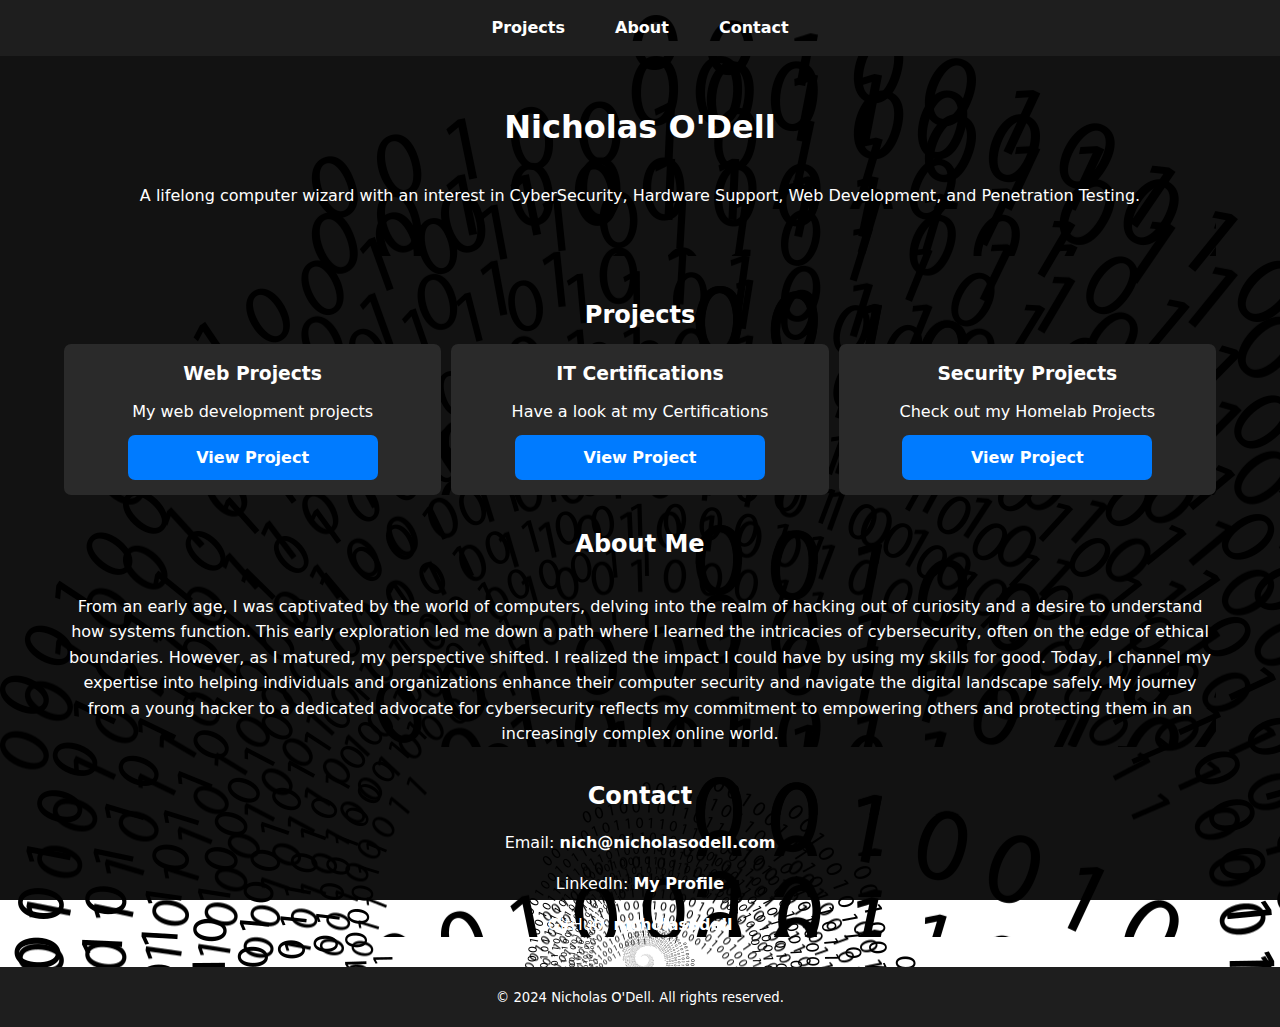
==== index.html @ 9a003633 "Update index.html" ====
<!DOCTYPE html>
<html lang="en">
<head>
    <meta charset="UTF-8">
    <meta name="viewport" content="width=device-width, initial-scale=1.0">
    <title>Nicholas O'Dell | Portfolio</title>
    <link rel="stylesheet" href="styles.css">
</head>
<body>
    <header>
        <nav>
            <a href="#projects">Projects</a>
            <a href="#about">About</a>
            <a href="#contact">Contact</a>
        </nav>
    </header>

    <main>
        <section id="hero">
            <h1>Nicholas O'Dell</h1>
            <p>A lifelong computer wizard with an interest in CyberSecurity, Hardware Support, Web Development, and Penetration Testing.</p>
        </section>

        <section id="projects">
            <h2 class="projects-title">Projects</h2>
            <div class="project-container">
                <div class="project">
                    <h3>Web Projects</h3>
                    <p>My web development projects</p>
                    <a href="#" class="btn">View Project</a>
                </div>
                <div class="project">
                    <h3>IT Certifications</h3>
                    <p>Have a look at my Certifications</p>
                    <a href="#" class="btn">View Project</a>
                </div>
                <div class="project">
                    <h3>Security Projects</h3>
                    <p>Check out my Homelab Projects</p>
                    <a href="#" class="btn">View Project</a>
                </div>
            </div>
        </section>

        <section id="about">
            <h2>About Me</h2>
            <p id="about">
From an early age, I was captivated by the world of computers, delving into the realm of hacking out of curiosity and a desire to understand how systems function. This early exploration led me down a path where I learned the intricacies of cybersecurity, often on the edge of ethical boundaries. However, as I matured, my perspective shifted. I realized the impact I could have by using my skills for good. 

Today, I channel my expertise into helping individuals and organizations enhance their computer security and navigate the digital landscape safely. My journey from a young hacker to a dedicated advocate for cybersecurity reflects my commitment to empowering others and protecting them in an increasingly complex online world.
            </p>
        </section>

        <section id="contact">
            <h2>Contact</h2>
            <p>Email: <a href="mailto:nich@nicholasodell.com">nich@nicholasodell.com</a></p>
            <p>LinkedIn: <a href="https://linkedin.com/in/nicholas-odell" target="_blank">My Profile</a></p>
            <p>GitHub: <a href="https://github.com/nicholasodell" target="_blank">nicholasodell</a></p>
        </section>
    </main>

    <footer>
        <p>&copy; 2024 Nicholas O'Dell. All rights reserved.</p>
    </footer>
</body>
</html>

    </footer>
</body>
</html>
---- styles.css ----
* {
  margin: 0;
  box-sizing: border-box;
  background-image: url("binary-swirl.png");
  background-repeat: no-repeat;
  background-size: auto;
}

body {
  font-family: system-ui, -apple-system, BlinkMacSystemFont, "Segoe UI", Roboto,
    Oxygen, Ubuntu, Cantarell, "Open Sans", "Helvetica Neue", sans-serif,
    sans-serif;
  background-color: #121212;
  color: #ffffff;
  line-height: 1.6;
  height: 100svh;
}

main {
  padding: 0% 5%;
  display: flex;
  flex-direction: column;
  width: 100%;
  gap: 30px;
}

header {
  background: #1e1e1e;
  padding: 15px 0;
  text-align: center;
}

h2 {
  text-align: center;
}

nav {
  width: 100%;
  display: flex;
  justify-content: center;
  flex-direction: row;
  gap: 50px;
}

a {
  color: #ffffff;
  text-decoration: none;
  font-weight: bold;
}

a:hover {
  color: #007bff;
}

#hero {
  display: flex;
  justify-content: center;
  align-items: center;
  gap: 30px;
  flex-direction: column;
  height: 200px;
  text-align: center;
}

.project-container {
  display: flex;
  justify-content: center;
  flex-wrap: wrap;
  gap: 10px;
  width: 100%;
}

.projects-title {
  padding: 10px;
}

.project {
  display: flex;
  background: #2a2a2a;
  border-radius: 7px;
  padding: 15px;
  width: 30%;
  min-width: 350px;
  align-items: center;
  flex-direction: column;
  flex: 1 1 0%;
  gap: 10px;
}

.btn {
  background: #007bff;
  color: white;
  padding: 10px;
  text-align: center;
  text-decoration: none;
  border-radius: 7px;
  width: 250px;
}

.btn:hover {
  background: #0056b3;
  color: white;
}

#about {
  display: flex;
  justify-content: center;
  gap: 30px;
  flex-direction: column;
  text-align: center;
}

#contact {
  display: flex;
  justify-content: center;
  flex-direction: column;
  text-align: center;
  gap: 15px;
  margin-bottom: 30px;
}

footer {
  display: flex;
  justify-content: center;
  align-items: center;
  gap: 30px;
  text-align: center;
  background: #1e1e1e;
  height: 60px;
  font-size: 0.825rem;
}
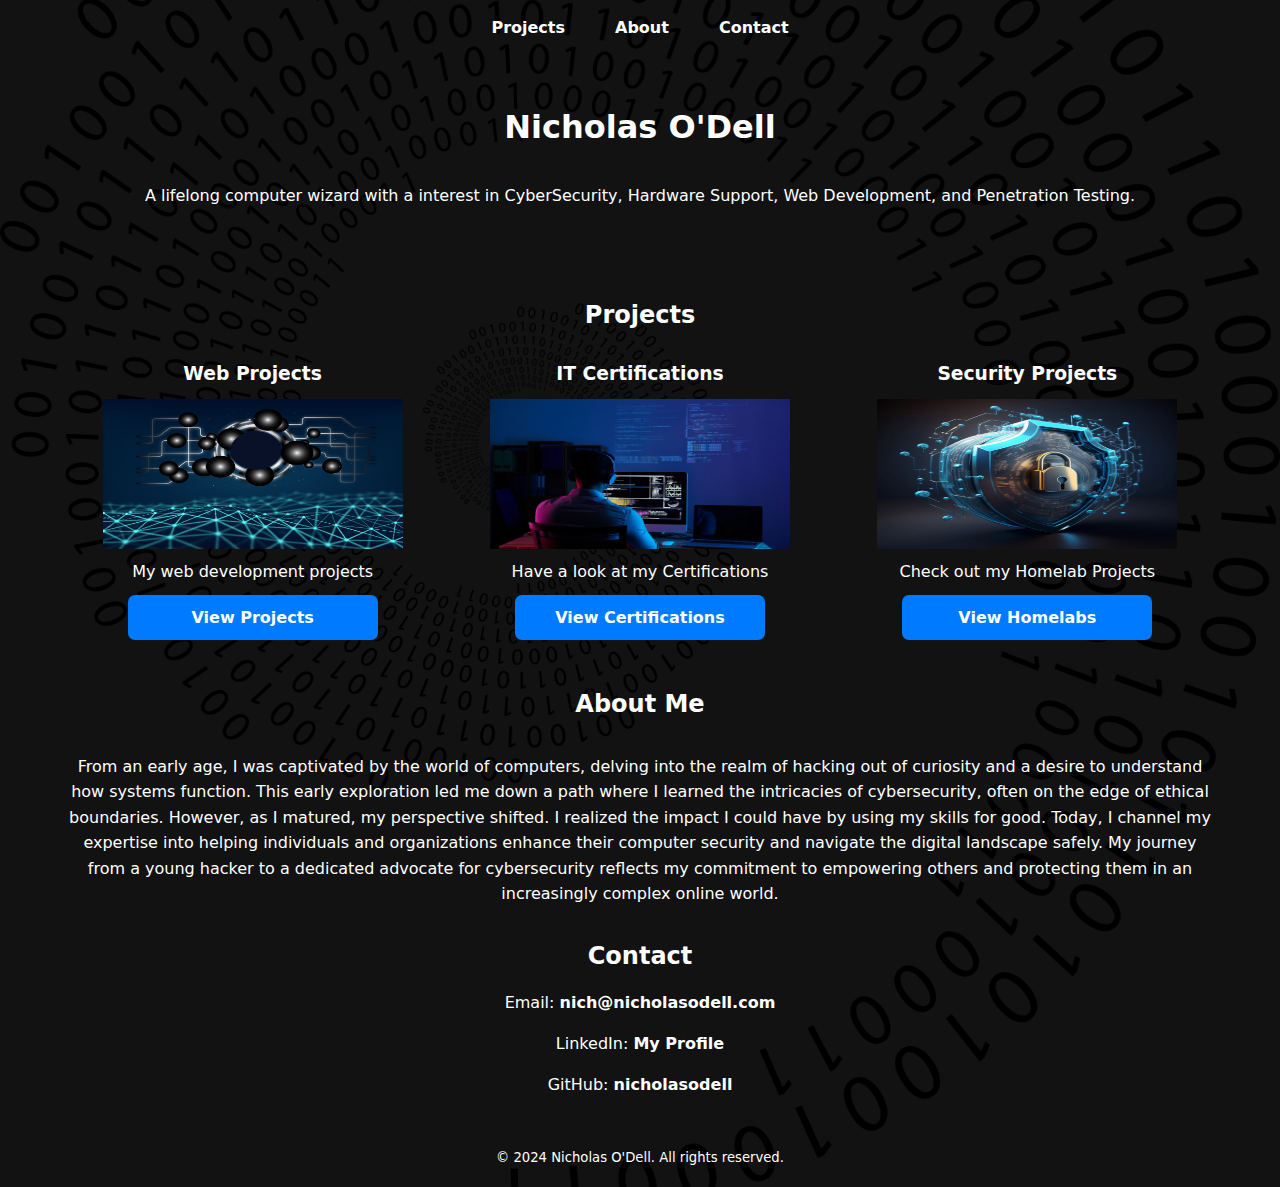
==== commit 17b48fd3: "fleshed out with imgs" ====
--- a/index.html
+++ b/index.html
@@ -18,7 +18,7 @@
     <main>
         <section id="hero">
             <h1>Nicholas O'Dell</h1>
-            <p>A lifelong computer wizard with an interest in CyberSecurity, Hardware Support, Web Development, and Penetration Testing.</p>
+            <p>A lifelong computer wizard with a interest in CyberSecurity, Hardware Support, Web Development, and Penetration Testing.</p>
         </section>
 
         <section id="projects">
@@ -26,18 +26,21 @@
             <div class="project-container">
                 <div class="project">
                     <h3>Web Projects</h3>
+                    <img src="webprojectsimg.png" alt="web projects img" height="150" width="300">
                     <p>My web development projects</p>
-                    <a href="#" class="btn">View Project</a>
+                    <a href="webprojects.html" class="btn">View Projects</a>
                 </div>
                 <div class="project">
                     <h3>IT Certifications</h3>
+                     <img src="itcertificationsimg.jpg" alt="it cert img" height="150" width="300">
                     <p>Have a look at my Certifications</p>
-                    <a href="#" class="btn">View Project</a>
+                    <a href="itcertifications.html" class="btn">View Certifications</a>
                 </div>
                 <div class="project">
                     <h3>Security Projects</h3>
+                    <img src="securityprojectsimg.jpg" alt="security img" height="150" width="300">
                     <p>Check out my Homelab Projects</p>
-                    <a href="#" class="btn">View Project</a>
+                    <a href="homelabprojects.html" class="btn">View Homelabs</a>
                 </div>
             </div>
         </section>
--- a/styles.css
+++ b/styles.css
@@ -1,19 +1,19 @@
 * {
   margin: 0;
   box-sizing: border-box;
-  background-image: url("binary-swirl.png");
-  background-repeat: no-repeat;
-  background-size: auto;
 }
 
 body {
   font-family: system-ui, -apple-system, BlinkMacSystemFont, "Segoe UI", Roboto,
     Oxygen, Ubuntu, Cantarell, "Open Sans", "Helvetica Neue", sans-serif,
     sans-serif;
-  background-color: #121212;
   color: #ffffff;
   line-height: 1.6;
   height: 100svh;
+  background: url("binary-swirl.png") no-repeat center fixed;
+  background-size: cover;
+  background-color: #121212;
+  background-origin: content-box;
 }
 
 main {
@@ -22,10 +22,10 @@
   flex-direction: column;
   width: 100%;
   gap: 30px;
+  
 }
 
 header {
-  background: #1e1e1e;
   padding: 15px 0;
   text-align: center;
 }
@@ -76,8 +76,6 @@
 
 .project {
   display: flex;
-  background: #2a2a2a;
-  border-radius: 7px;
   padding: 15px;
   width: 30%;
   min-width: 350px;
@@ -100,6 +98,42 @@
 .btn:hover {
   background: #0056b3;
   color: white;
+}
+
+.certification-image {
+  display: flex;
+  padding: 10px;
+  justify-content: left;
+}
+
+.post-list {
+  display: flex;
+  padding: 10px;
+  align-items: left;
+  justify-content: left;
+  flex-direction: column;
+}
+
+.post-item {
+  display: flex;
+  padding: 15px;
+  flex-direction: column;
+
+}
+
+.project-list {
+  display: flex;
+  padding: 10px;
+  align-items: left;
+  justify-content: left;
+  flex-direction: column;
+
+}
+
+.project-item {
+  display: flex;
+  padding: 15px;
+  
 }
 
 #about {
@@ -125,7 +159,6 @@
   align-items: center;
   gap: 30px;
   text-align: center;
-  background: #1e1e1e;
   height: 60px;
   font-size: 0.825rem;
 }
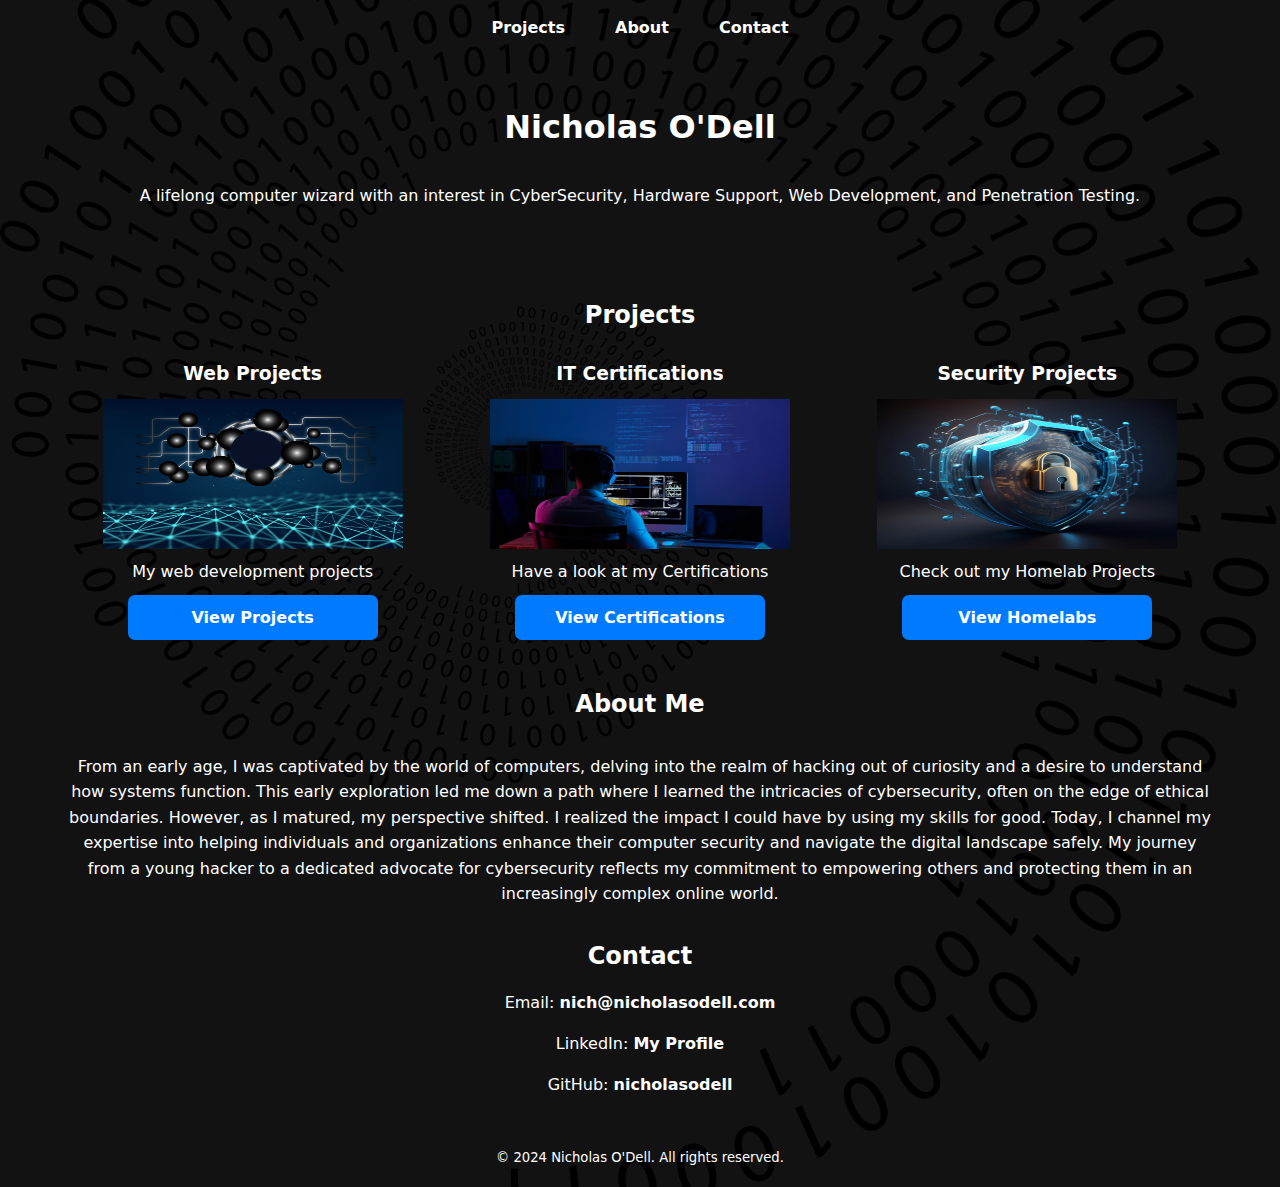
==== commit f3eeb24e: "Merge branch 'main' into dev" ====
--- a/index.html
+++ b/index.html
@@ -18,7 +18,7 @@
     <main>
         <section id="hero">
             <h1>Nicholas O'Dell</h1>
-            <p>A lifelong computer wizard with a interest in CyberSecurity, Hardware Support, Web Development, and Penetration Testing.</p>
+            <p>A lifelong computer wizard with an interest in CyberSecurity, Hardware Support, Web Development, and Penetration Testing.</p>
         </section>
 
         <section id="projects">
--- a/styles.css
+++ b/styles.css
@@ -22,7 +22,7 @@
   flex-direction: column;
   width: 100%;
   gap: 30px;
-  
+
 }
 
 header {
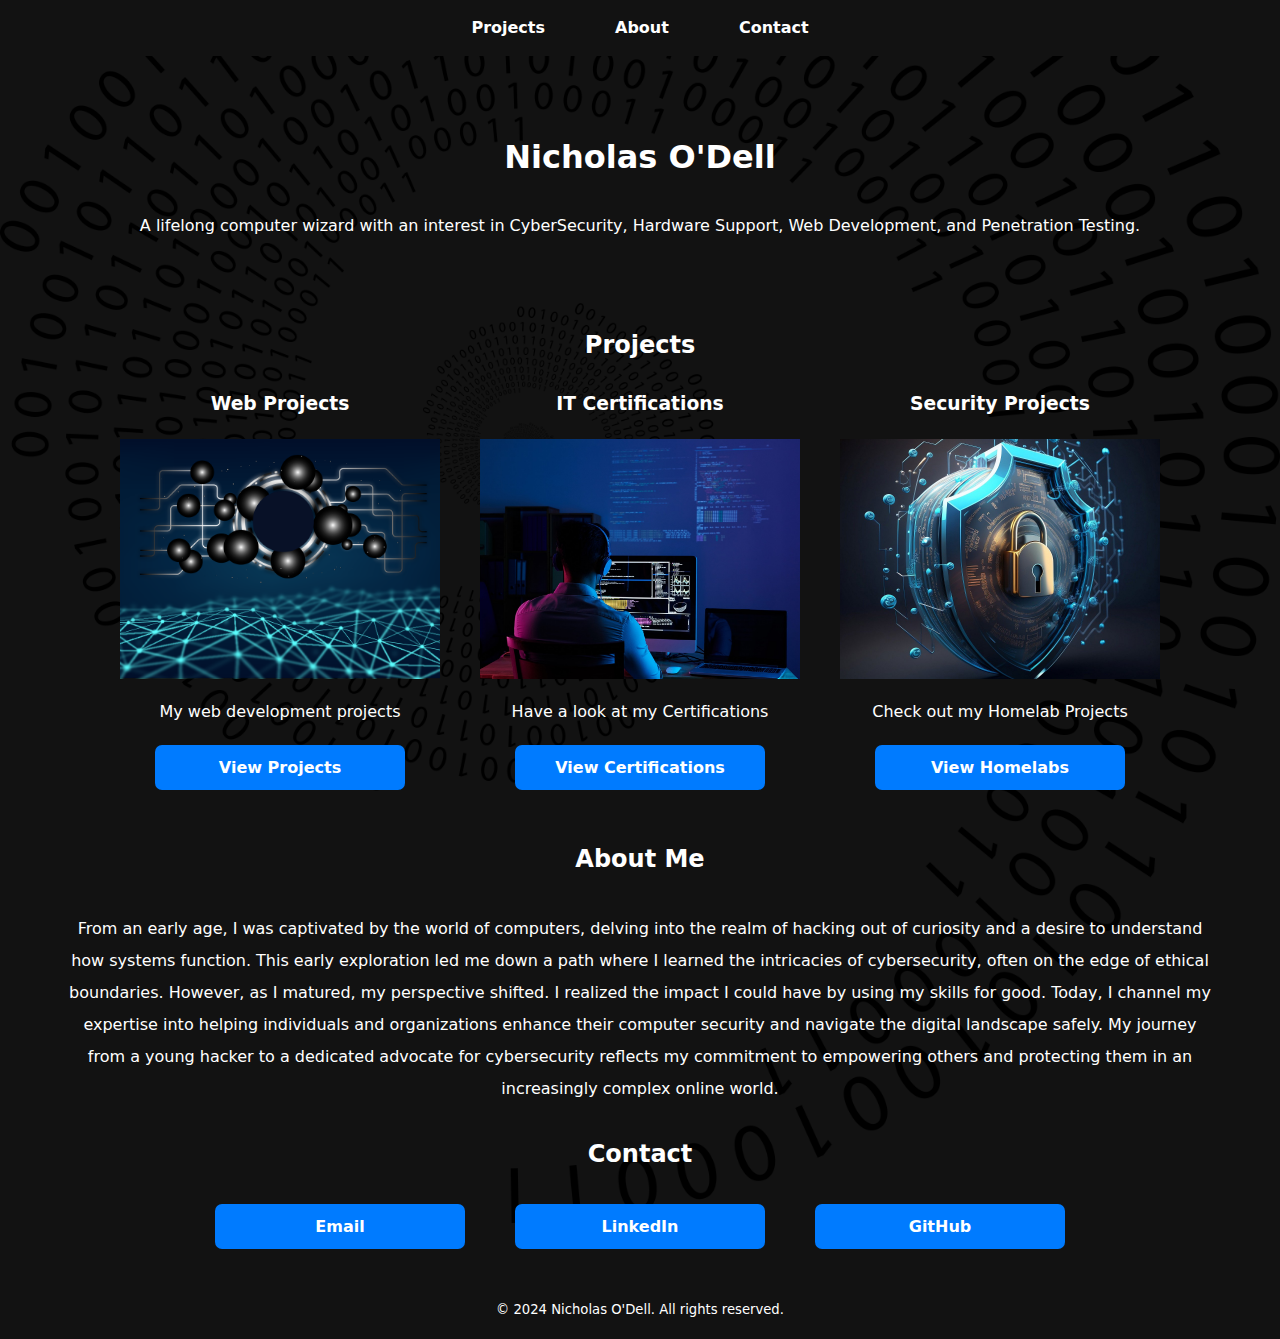
==== commit 1f710acf: "sticky header, padding adjustments, flex adjustments" ====
--- a/index.html
+++ b/index.html
@@ -26,19 +26,19 @@
             <div class="project-container">
                 <div class="project">
                     <h3>Web Projects</h3>
-                    <img src="webprojectsimg.png" alt="web projects img" height="150" width="300">
+                    <img src="webprojectsimg.png" alt="web projects img" class="project-image">
                     <p>My web development projects</p>
                     <a href="webprojects.html" class="btn">View Projects</a>
                 </div>
                 <div class="project">
                     <h3>IT Certifications</h3>
-                     <img src="itcertificationsimg.jpg" alt="it cert img" height="150" width="300">
+                     <img src="itcertificationsimg.jpg" alt="it cert img" class="project-image">
                     <p>Have a look at my Certifications</p>
                     <a href="itcertifications.html" class="btn">View Certifications</a>
                 </div>
                 <div class="project">
                     <h3>Security Projects</h3>
-                    <img src="securityprojectsimg.jpg" alt="security img" height="150" width="300">
+                    <img src="securityprojectsimg.jpg" alt="security img" class="project-image">
                     <p>Check out my Homelab Projects</p>
                     <a href="homelabprojects.html" class="btn">View Homelabs</a>
                 </div>
@@ -56,9 +56,11 @@
 
         <section id="contact">
             <h2>Contact</h2>
-            <p>Email: <a href="mailto:nich@nicholasodell.com">nich@nicholasodell.com</a></p>
-            <p>LinkedIn: <a href="https://linkedin.com/in/nicholas-odell" target="_blank">My Profile</a></p>
-            <p>GitHub: <a href="https://github.com/nicholasodell" target="_blank">nicholasodell</a></p>
+            <div class="contact-grid">
+                    <a class="btn" href="mailto:nich@nicholasodell.com">Email</a>
+                    <a class="btn" href="https://linkedin.com/in/nicholas-odell" target="_blank">LinkedIn</a>
+                    <a class="btn" href="https://github.com/nicholasodell" target="_blank">GitHub</a>
+            </div>
         </section>
     </main>
 
--- a/styles.css
+++ b/styles.css
@@ -22,12 +22,14 @@
   flex-direction: column;
   width: 100%;
   gap: 30px;
-
 }
 
 header {
-  padding: 15px 0;
+  padding: 15px 0px 15px 0px;
   text-align: center;
+  position: sticky;
+  top: 0;
+  background-color: #121212;
 }
 
 h2 {
@@ -39,50 +41,18 @@
   display: flex;
   justify-content: center;
   flex-direction: row;
-  gap: 50px;
+  gap: 30px;
 }
 
 a {
   color: #ffffff;
   text-decoration: none;
   font-weight: bold;
+  padding: 0px 20px;
 }
 
 a:hover {
   color: #007bff;
-}
-
-#hero {
-  display: flex;
-  justify-content: center;
-  align-items: center;
-  gap: 30px;
-  flex-direction: column;
-  height: 200px;
-  text-align: center;
-}
-
-.project-container {
-  display: flex;
-  justify-content: center;
-  flex-wrap: wrap;
-  gap: 10px;
-  width: 100%;
-}
-
-.projects-title {
-  padding: 10px;
-}
-
-.project {
-  display: flex;
-  padding: 15px;
-  width: 30%;
-  min-width: 350px;
-  align-items: center;
-  flex-direction: column;
-  flex: 1 1 0%;
-  gap: 10px;
 }
 
 .btn {
@@ -98,6 +68,47 @@
 .btn:hover {
   background: #0056b3;
   color: white;
+}
+
+#hero {
+  display: flex;
+  justify-content: center;
+  align-items: center;
+  gap: 30px;
+  flex-direction: column;
+  height: 200px;
+  text-align: center;
+  margin-top: 30px;
+}
+
+.project {
+  display: flex;
+  padding: 15px;
+  width: 30%;
+  min-width: 350px;
+  align-items: center;
+  flex-direction: column;
+  /* flex: 1 0%; */
+  gap: 20px;
+}
+
+.projects-title {
+  padding: 10px;
+}
+
+.project-container {
+  display: flex;
+  justify-content: center;
+  flex-wrap: wrap;
+  gap: 10px;
+  width: 100%;
+}
+
+.project-image {
+  aspect-ratio: 4/3;
+  object-fit: cover;
+  width: 100%;
+  height: auto;
 }
 
 .certification-image {
@@ -118,7 +129,6 @@
   display: flex;
   padding: 15px;
   flex-direction: column;
-
 }
 
 .project-list {
@@ -127,13 +137,11 @@
   align-items: left;
   justify-content: left;
   flex-direction: column;
-
 }
 
 .project-item {
   display: flex;
   padding: 15px;
-  
 }
 
 #about {
@@ -142,15 +150,27 @@
   gap: 30px;
   flex-direction: column;
   text-align: center;
+  line-height: 2;
 }
 
 #contact {
   display: flex;
   justify-content: center;
   flex-direction: column;
-  text-align: center;
-  gap: 15px;
   margin-bottom: 30px;
+  gap: 30px;
+}
+
+.contact-grid {
+  display: flex;
+  gap: 50px;
+  flex-direction: row;
+  align-content: center;
+  justify-content: center;
+}
+
+.contact-grid > a {
+  padding: 10px;
 }
 
 footer {
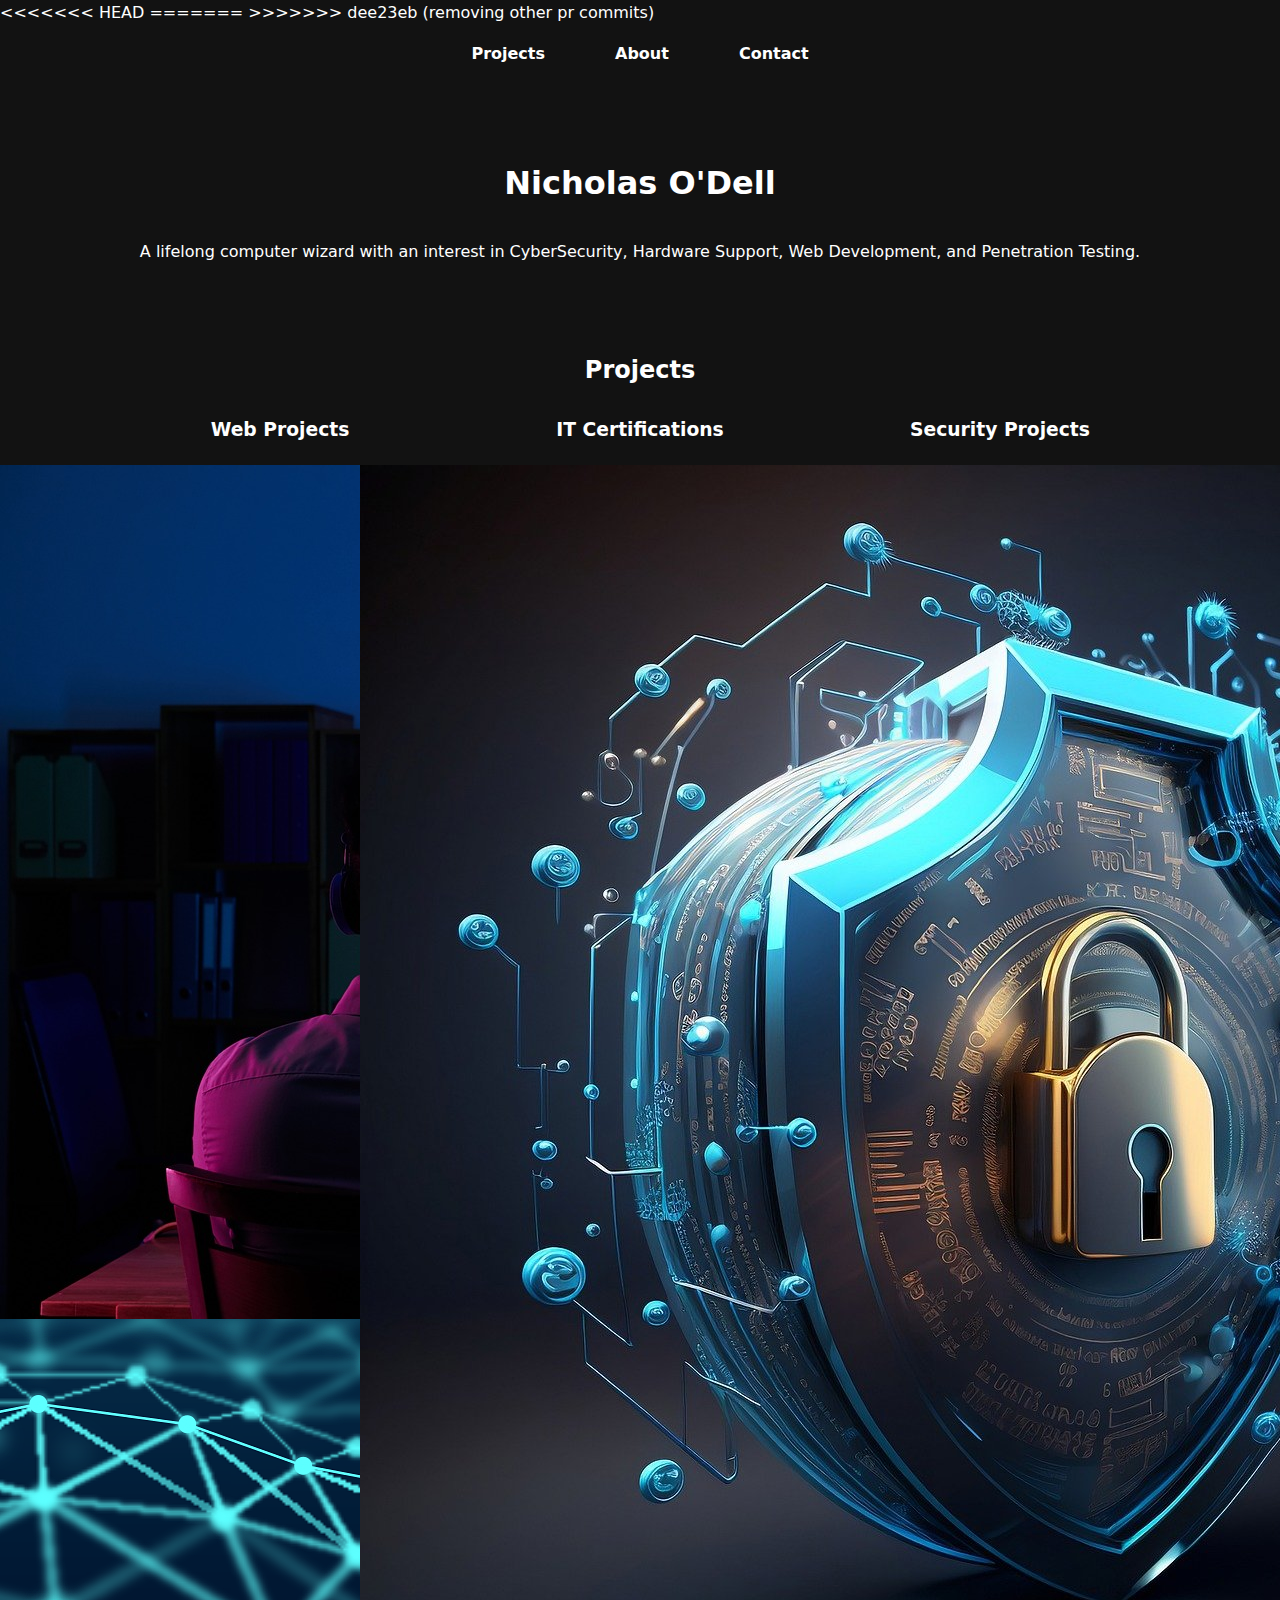
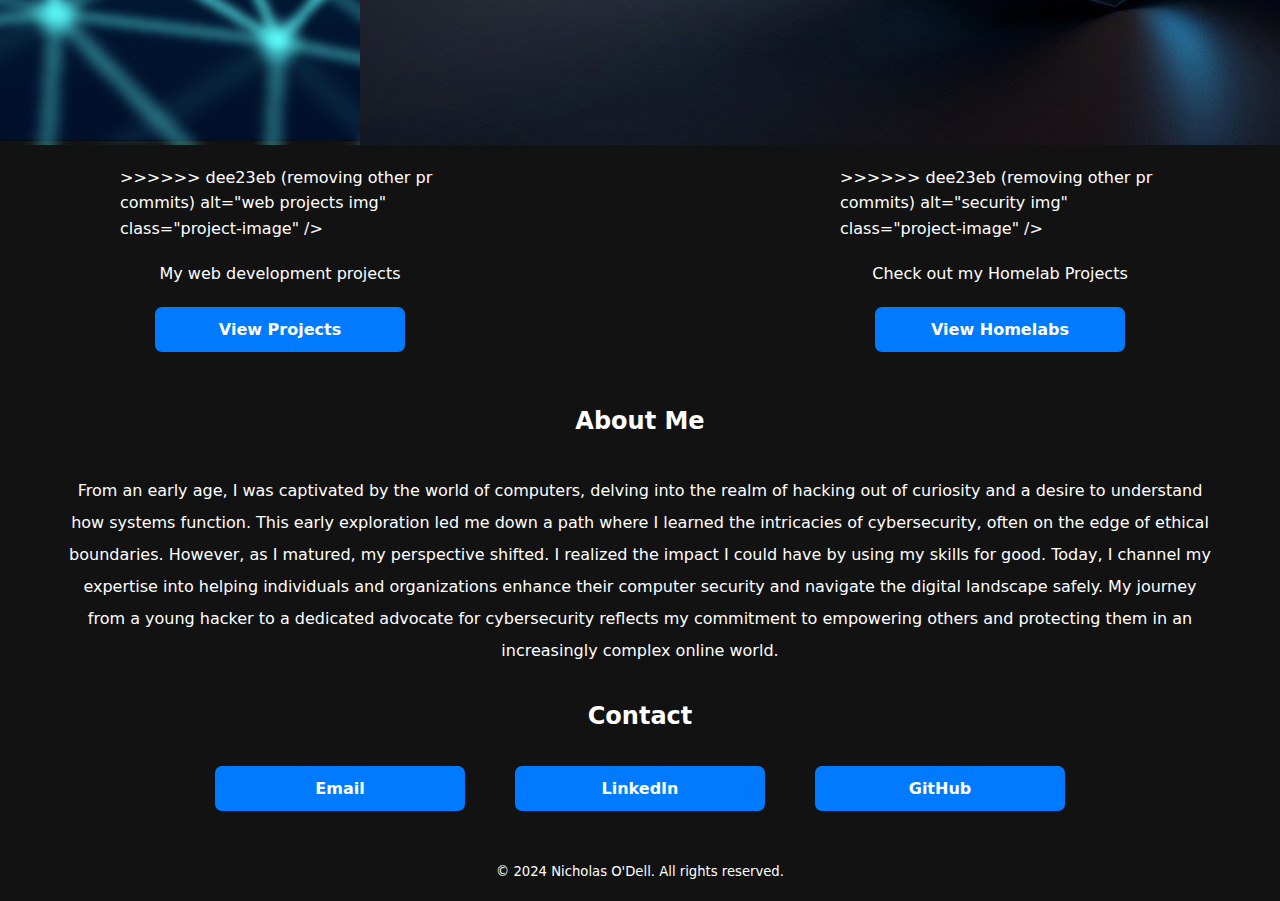
==== commit 79a95646: "removing other pr commits" ====
--- a/index.html
+++ b/index.html
@@ -1,75 +1,117 @@
 <!DOCTYPE html>
 <html lang="en">
-<head>
-    <meta charset="UTF-8">
-    <meta name="viewport" content="width=device-width, initial-scale=1.0">
+  <head>
+    <meta charset="UTF-8" />
+    <meta name="viewport" content="width=device-width, initial-scale=1.0" />
     <title>Nicholas O'Dell | Portfolio</title>
-    <link rel="stylesheet" href="styles.css">
-</head>
-<body>
+<<<<<<< HEAD
+    <link rel="stylesheet" href="styles.css" />
+=======
+    <link rel="stylesheet" href="./styles/styles.css" />
+>>>>>>> dee23eb (removing other pr commits)
+  </head>
+  <body>
     <header>
-        <nav>
-            <a href="#projects">Projects</a>
-            <a href="#about">About</a>
-            <a href="#contact">Contact</a>
-        </nav>
+      <nav>
+        <a href="#projects">Projects</a>
+        <a href="#about">About</a>
+        <a href="#contact">Contact</a>
+      </nav>
     </header>
 
     <main>
-        <section id="hero">
-            <h1>Nicholas O'Dell</h1>
-            <p>A lifelong computer wizard with an interest in CyberSecurity, Hardware Support, Web Development, and Penetration Testing.</p>
-        </section>
+      <section id="hero">
+        <h1>Nicholas O'Dell</h1>
+        <p>
+          A lifelong computer wizard with an interest in CyberSecurity, Hardware
+          Support, Web Development, and Penetration Testing.
+        </p>
+      </section>
 
-        <section id="projects">
-            <h2 class="projects-title">Projects</h2>
-            <div class="project-container">
-                <div class="project">
-                    <h3>Web Projects</h3>
-                    <img src="webprojectsimg.png" alt="web projects img" class="project-image">
-                    <p>My web development projects</p>
-                    <a href="webprojects.html" class="btn">View Projects</a>
-                </div>
-                <div class="project">
-                    <h3>IT Certifications</h3>
-                     <img src="itcertificationsimg.jpg" alt="it cert img" class="project-image">
-                    <p>Have a look at my Certifications</p>
-                    <a href="itcertifications.html" class="btn">View Certifications</a>
-                </div>
-                <div class="project">
-                    <h3>Security Projects</h3>
-                    <img src="securityprojectsimg.jpg" alt="security img" class="project-image">
-                    <p>Check out my Homelab Projects</p>
-                    <a href="homelabprojects.html" class="btn">View Homelabs</a>
-                </div>
-            </div>
-        </section>
+      <section id="projects">
+        <h2 class="projects-title">Projects</h2>
+        <div class="project-container">
+          <div class="project">
+            <h3>Web Projects</h3>
+            <img
+<<<<<<< HEAD
+              src="webprojectsimg.png"
+=======
+              src="./images/webprojectsimg.png"
+>>>>>>> dee23eb (removing other pr commits)
+              alt="web projects img"
+              class="project-image"
+            />
+            <p>My web development projects</p>
+            <a href="webprojects.html" class="btn">View Projects</a>
+          </div>
+          <div class="project">
+            <h3>IT Certifications</h3>
+            <img
+<<<<<<< HEAD
+              src="itcertificationsimg.jpg"
+=======
+              src="./images/itcertificationsimg.jpg"
+>>>>>>> dee23eb (removing other pr commits)
+              alt="it cert img"
+              class="project-image"
+            />
+            <p>Have a look at my Certifications</p>
+            <a href="itcertifications.html" class="btn">View Certifications</a>
+          </div>
+          <div class="project">
+            <h3>Security Projects</h3>
+            <img
+<<<<<<< HEAD
+              src="securityprojectsimg.jpg"
+=======
+              src="./images/securityprojectsimg.jpg"
+>>>>>>> dee23eb (removing other pr commits)
+              alt="security img"
+              class="project-image"
+            />
+            <p>Check out my Homelab Projects</p>
+            <a href="homelabprojects.html" class="btn">View Homelabs</a>
+          </div>
+        </div>
+      </section>
 
-        <section id="about">
-            <h2>About Me</h2>
-            <p id="about">
-From an early age, I was captivated by the world of computers, delving into the realm of hacking out of curiosity and a desire to understand how systems function. This early exploration led me down a path where I learned the intricacies of cybersecurity, often on the edge of ethical boundaries. However, as I matured, my perspective shifted. I realized the impact I could have by using my skills for good. 
+      <section id="about">
+        <h2>About Me</h2>
+        <p id="about">
+          From an early age, I was captivated by the world of computers, delving
+          into the realm of hacking out of curiosity and a desire to understand
+          how systems function. This early exploration led me down a path where
+          I learned the intricacies of cybersecurity, often on the edge of
+          ethical boundaries. However, as I matured, my perspective shifted. I
+          realized the impact I could have by using my skills for good. Today, I
+          channel my expertise into helping individuals and organizations
+          enhance their computer security and navigate the digital landscape
+          safely. My journey from a young hacker to a dedicated advocate for
+          cybersecurity reflects my commitment to empowering others and
+          protecting them in an increasingly complex online world.
+        </p>
+      </section>
 
-Today, I channel my expertise into helping individuals and organizations enhance their computer security and navigate the digital landscape safely. My journey from a young hacker to a dedicated advocate for cybersecurity reflects my commitment to empowering others and protecting them in an increasingly complex online world.
-            </p>
-        </section>
-
-        <section id="contact">
-            <h2>Contact</h2>
-            <div class="contact-grid">
-                    <a class="btn" href="mailto:nich@nicholasodell.com">Email</a>
-                    <a class="btn" href="https://linkedin.com/in/nicholas-odell" target="_blank">LinkedIn</a>
-                    <a class="btn" href="https://github.com/nicholasodell" target="_blank">GitHub</a>
-            </div>
-        </section>
+      <section id="contact">
+        <h2>Contact</h2>
+        <div class="contact-grid">
+          <a class="btn" href="mailto:nich@nicholasodell.com">Email</a>
+          <a
+            class="btn"
+            href="https://linkedin.com/in/nicholas-odell"
+            target="_blank"
+            >LinkedIn</a
+          >
+          <a class="btn" href="https://github.com/nicholasodell" target="_blank"
+            >GitHub</a
+          >
+        </div>
+      </section>
     </main>
 
     <footer>
-        <p>&copy; 2024 Nicholas O'Dell. All rights reserved.</p>
+      <p>&copy; 2024 Nicholas O'Dell. All rights reserved.</p>
     </footer>
-</body>
+  </body>
 </html>
-
-    </footer>
-</body>
-</html>
--- a/styles.css
+++ b/styles.css
@@ -9,7 +9,6 @@
     sans-serif;
   color: #ffffff;
   line-height: 1.6;
-  height: 100svh;
   background: url("binary-swirl.png") no-repeat center fixed;
   background-size: cover;
   background-color: #121212;
@@ -25,7 +24,7 @@
 }
 
 header {
-  padding: 15px 0px 15px 0px;
+  padding: 15px 0px;
   text-align: center;
   position: sticky;
   top: 0;
@@ -88,7 +87,6 @@
   min-width: 350px;
   align-items: center;
   flex-direction: column;
-  /* flex: 1 0%; */
   gap: 20px;
 }
 
@@ -165,7 +163,7 @@
   display: flex;
   gap: 50px;
   flex-direction: row;
-  align-content: center;
+  align-items: center;
   justify-content: center;
 }
 
@@ -182,3 +180,10 @@
   height: 60px;
   font-size: 0.825rem;
 }
+
+@media screen and (orientation: portrait) and (max-width: 768px) {
+  .contact-grid {
+    flex-direction: column;
+    gap: 30px;
+  }
+}
--- a/styles/styles.css
+++ b/styles/styles.css
@@ -0,0 +1,291 @@
+* {
+  margin: 0;
+  box-sizing: border-box;
+}
+
+body {
+  font-family: system-ui, -apple-system, BlinkMacSystemFont, "Segoe UI", Roboto,
+    Oxygen, Ubuntu, Cantarell, "Open Sans", "Helvetica Neue", sans-serif,
+    sans-serif;
+  color: #ffffff;
+  line-height: 1.6;
+  background: url("binary-swirl.png") no-repeat center fixed;
+  background-size: cover;
+  background-color: #121212;
+  background-origin: content-box;
+}
+
+main {
+  padding: 0% 5%;
+  display: flex;
+  flex-direction: column;
+  width: 100%;
+  gap: 30px;
+}
+
+header {
+  padding: 15px 0px;
+  text-align: center;
+  position: sticky;
+  top: 0;
+  background-color: #121212;
+}
+
+h2 {
+  text-align: center;
+}
+
+nav {
+  width: 100%;
+  display: flex;
+  justify-content: center;
+  flex-direction: row;
+  gap: 30px;
+}
+
+a {
+  color: #ffffff;
+  text-decoration: none;
+  font-weight: bold;
+  padding: 0px 20px;
+}
+
+a:hover {
+  color: #007bff;
+}
+
+.btn {
+  background: #007bff;
+  color: white;
+  padding: 10px;
+  text-align: center;
+  text-decoration: none;
+  border-radius: 7px;
+  width: 250px;
+}
+
+.btn:hover {
+  background: #0056b3;
+  color: white;
+}
+
+#hero {
+  display: flex;
+  justify-content: center;
+  align-items: center;
+  gap: 30px;
+  flex-direction: column;
+  height: 200px;
+  text-align: center;
+  margin-top: 30px;
+}
+
+.project {
+  display: flex;
+  padding: 15px;
+  width: 30%;
+  min-width: 350px;
+  align-items: center;
+  flex-direction: column;
+  gap: 20px;
+}
+
+.projects-title {
+  padding: 10px;
+}
+
+.project-container {
+  display: flex;
+  justify-content: center;
+  flex-wrap: wrap;
+  gap: 10px;
+  width: 100%;
+}
+
+.project-image {
+  aspect-ratio: 4/3;
+  object-fit: cover;
+  width: 100%;
+  height: auto;
+}
+
+.certification-image {
+  display: flex;
+  padding: 10px;
+  justify-content: left;
+}
+
+.post-list {
+  display: flex;
+  padding: 10px;
+  align-items: left;
+  justify-content: left;
+  flex-direction: column;
+}
+
+.post-item {
+  display: flex;
+  padding: 15px;
+  flex-direction: column;
+}
+
+.project-list {
+  display: flex;
+  padding: 10px;
+  align-items: left;
+  justify-content: left;
+  flex-direction: column;
+}
+
+.project-item {
+  display: flex;
+  padding: 15px;
+<<<<<<< HEAD:styles.css
+}
+
+.project-image {
+  height: 70%;
+  width: 90%;
+  aspect-ratio: 16/9;
+
+=======
+>>>>>>> dee23eb (removing other pr commits):styles/styles.css
+}
+
+#about {
+  display: flex;
+  justify-content: center;
+  gap: 30px;
+  flex-direction: column;
+  text-align: center;
+  line-height: 2;
+}
+
+#contact {
+  display: flex;
+  justify-content: center;
+  flex-direction: column;
+  margin-bottom: 30px;
+  gap: 30px;
+}
+
+.contact-grid {
+  display: flex;
+  gap: 50px;
+  flex-direction: row;
+  align-items: center;
+  justify-content: center;
+}
+
+.contact-grid > a {
+  padding: 10px;
+}
+
+footer {
+  display: flex;
+  justify-content: center;
+  align-items: center;
+  gap: 30px;
+  text-align: center;
+  height: 60px;
+  font-size: 0.825rem;
+}
+
+<<<<<<< HEAD:styles.css
+=======
+/* IT Certs */
+
+.container {
+  display: flex;
+  flex-direction: column;
+  align-items: center;
+  gap: 20px;
+}
+
+.page-title {
+  padding: 20px 0;
+}
+
+.certificates-container {
+  display: flex;
+  width: 100%;
+  gap: 18px;
+  flex-direction: column;
+}
+
+.certificates-container .certification-item {
+  padding: 16px;
+  border-radius: 15px;
+  background-color: #2d3436;
+  display: flex;
+  flex-direction: column;
+  align-items: center;
+}
+
+.certification-item {
+  display: flex;
+  gap: 16px;
+}
+
+.certification-item img {
+  aspect-ratio: 4/3;
+  max-width: 170px;
+  object-fit: cover;
+}
+
+/* .certification-details > .description {
+  margin-bottom: 10px;
+} */
+
+.verify-link {
+  margin-top: 20px !important;
+  display: block;
+  margin: 0 auto;
+}
+
+/* Media Queries */
+
+>>>>>>> dee23eb (removing other pr commits):styles/styles.css
+@media screen and (orientation: portrait) and (max-width: 768px) {
+  .contact-grid {
+    flex-direction: column;
+    gap: 30px;
+  }
+}
+<<<<<<< HEAD:styles.css
+=======
+
+@media screen and (min-width: 768px) {
+  .certificates-container {
+    display: flex;
+    width: 100%;
+    gap: 18px;
+    flex-direction: row;
+    flex-wrap: wrap;
+  }
+
+  .certificates-container .certification-item:nth-child(3n + 1) {
+    flex: 0 0 calc(100% - 18px);
+  }
+
+  .certificates-container .certification-item {
+    flex: 0 0 calc(50% - 18px);
+    padding: 16px;
+    border-radius: 15px;
+    background-color: #2d3436;
+    flex-direction: row;
+    display: flex;
+    gap: 15px;
+  }
+
+  .certification-item img {
+    aspect-ratio: 4/3;
+    max-width: 170px;
+    object-fit: contain;
+  }
+
+  .verify-link {
+    margin: 0;
+  }
+}
+>>>>>>> dee23eb (removing other pr commits):styles/styles.css
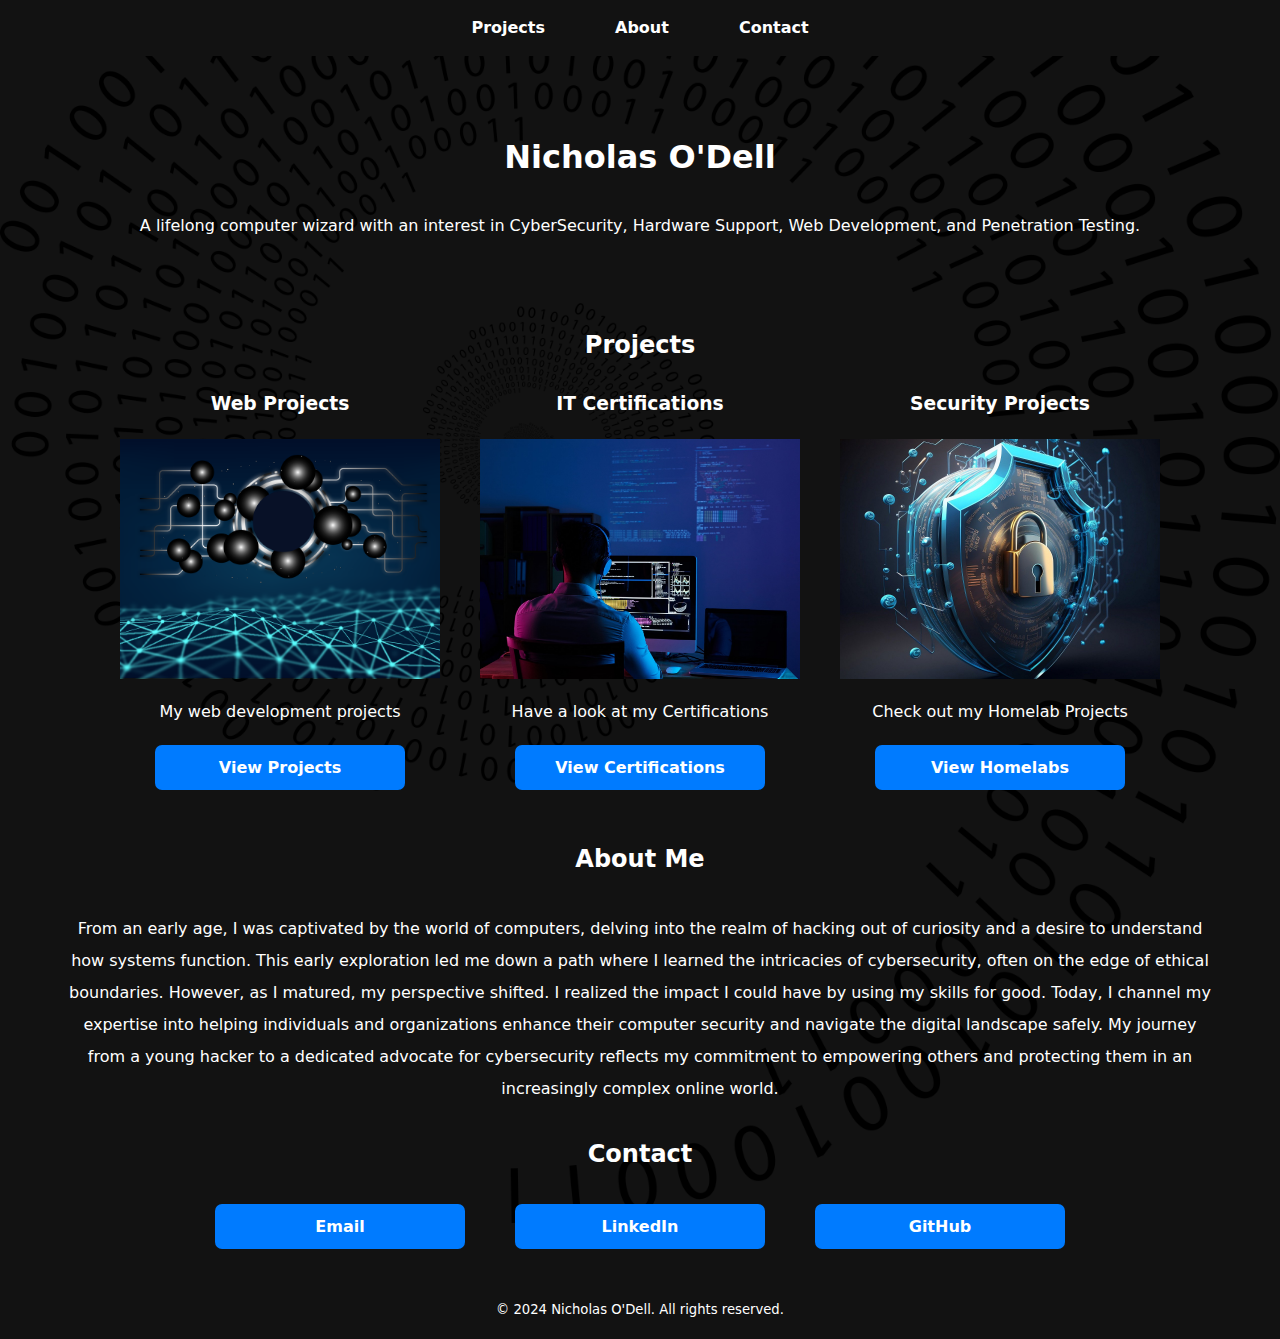
==== commit cee5a782: "Merge pull request #5 from nicholasodell/improvement/hmcgrew/padding-and-flex-stuff" ====
--- a/index.html
+++ b/index.html
@@ -4,11 +4,7 @@
     <meta charset="UTF-8" />
     <meta name="viewport" content="width=device-width, initial-scale=1.0" />
     <title>Nicholas O'Dell | Portfolio</title>
-<<<<<<< HEAD
     <link rel="stylesheet" href="styles.css" />
-=======
-    <link rel="stylesheet" href="./styles/styles.css" />
->>>>>>> dee23eb (removing other pr commits)
   </head>
   <body>
     <header>
@@ -34,11 +30,7 @@
           <div class="project">
             <h3>Web Projects</h3>
             <img
-<<<<<<< HEAD
               src="webprojectsimg.png"
-=======
-              src="./images/webprojectsimg.png"
->>>>>>> dee23eb (removing other pr commits)
               alt="web projects img"
               class="project-image"
             />
@@ -48,11 +40,7 @@
           <div class="project">
             <h3>IT Certifications</h3>
             <img
-<<<<<<< HEAD
               src="itcertificationsimg.jpg"
-=======
-              src="./images/itcertificationsimg.jpg"
->>>>>>> dee23eb (removing other pr commits)
               alt="it cert img"
               class="project-image"
             />
@@ -62,11 +50,7 @@
           <div class="project">
             <h3>Security Projects</h3>
             <img
-<<<<<<< HEAD
               src="securityprojectsimg.jpg"
-=======
-              src="./images/securityprojectsimg.jpg"
->>>>>>> dee23eb (removing other pr commits)
               alt="security img"
               class="project-image"
             />
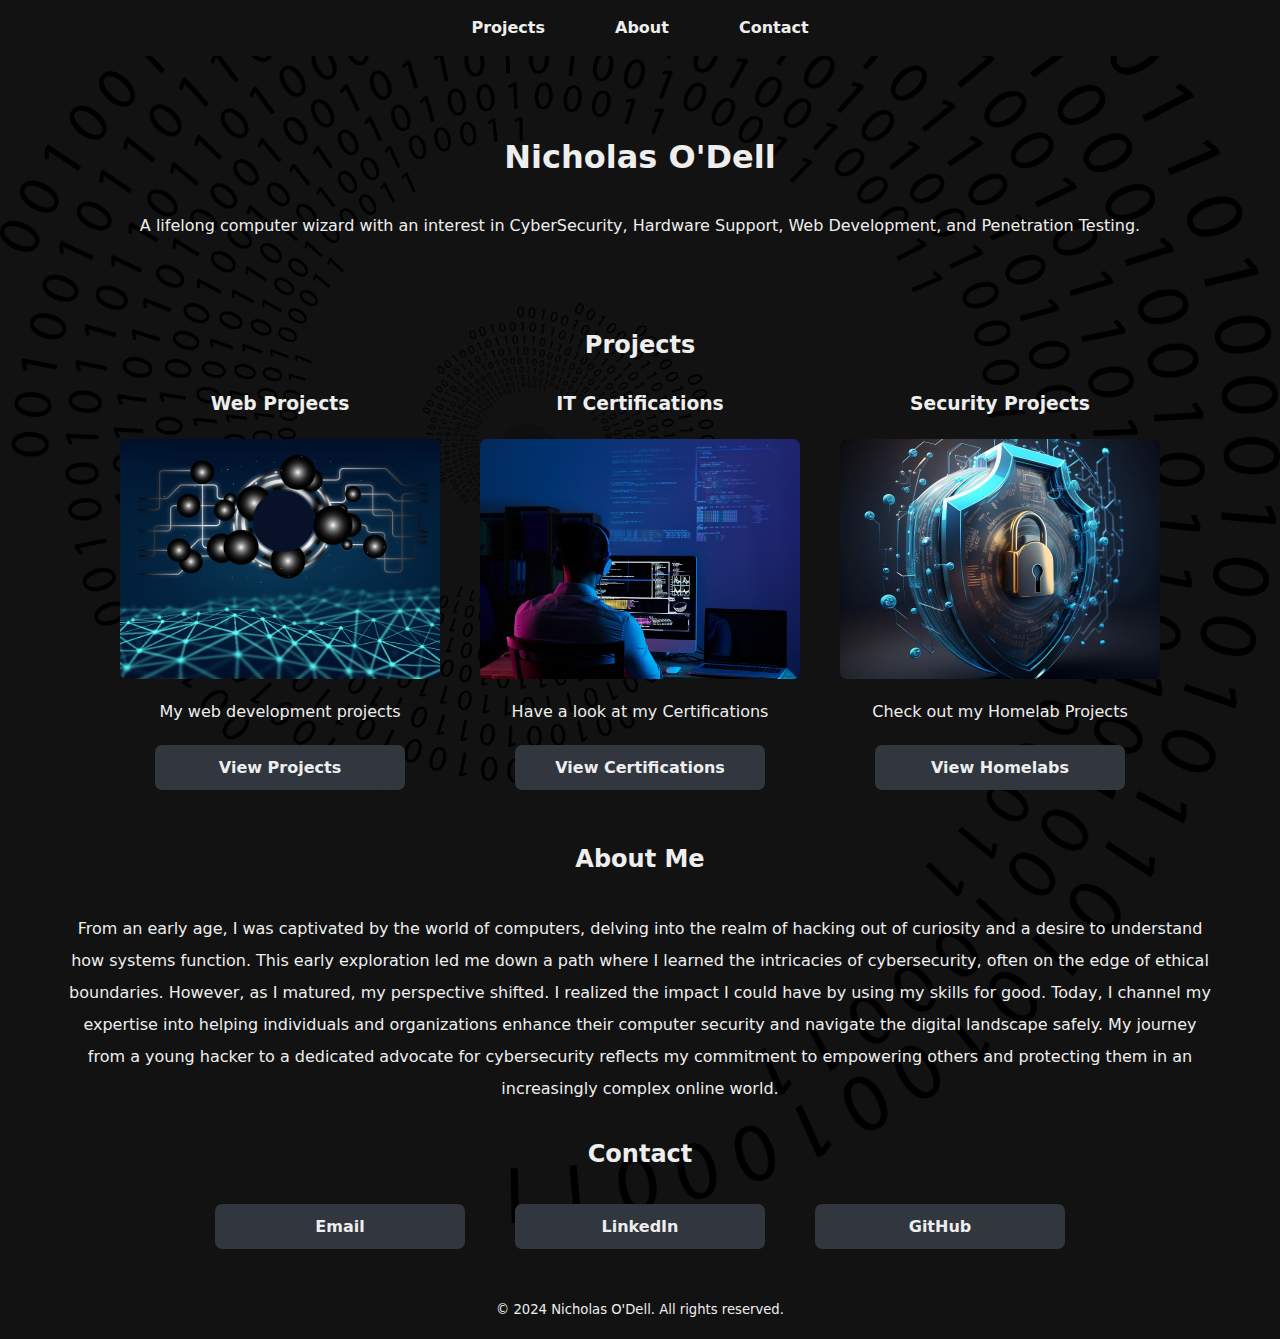
==== commit b81cc7de: "fixed conflicts, talked with nick about stuff" ====
--- a/index.html
+++ b/index.html
@@ -4,7 +4,7 @@
     <meta charset="UTF-8" />
     <meta name="viewport" content="width=device-width, initial-scale=1.0" />
     <title>Nicholas O'Dell | Portfolio</title>
-    <link rel="stylesheet" href="styles.css" />
+    <link rel="stylesheet" href="./styles/styles.css" />
   </head>
   <body>
     <header>
@@ -30,7 +30,7 @@
           <div class="project">
             <h3>Web Projects</h3>
             <img
-              src="webprojectsimg.png"
+              src="./images/webprojectsimg.png"
               alt="web projects img"
               class="project-image"
             />
@@ -40,7 +40,7 @@
           <div class="project">
             <h3>IT Certifications</h3>
             <img
-              src="itcertificationsimg.jpg"
+              src="./images/itcertificationsimg.jpg"
               alt="it cert img"
               class="project-image"
             />
@@ -50,7 +50,7 @@
           <div class="project">
             <h3>Security Projects</h3>
             <img
-              src="securityprojectsimg.jpg"
+              src="./images/securityprojectsimg.jpg"
               alt="security img"
               class="project-image"
             />
--- a/styles/styles.css
+++ b/styles/styles.css
@@ -0,0 +1,280 @@
+* {
+  margin: 0;
+  box-sizing: border-box;
+}
+
+body {
+  font-family: system-ui, -apple-system, BlinkMacSystemFont, "Segoe UI", Roboto,
+    Oxygen, Ubuntu, Cantarell, "Open Sans", "Helvetica Neue", sans-serif,
+    sans-serif;
+  color: #eeeeee;
+  line-height: 1.6;
+  background: url("../images/binary-swirl.png") no-repeat center fixed;
+  background-size: cover;
+  background-color: #121212;
+  background-origin: content-box;
+}
+
+main {
+  padding: 0% 5%;
+  display: flex;
+  flex-direction: column;
+  width: 100%;
+  gap: 30px;
+}
+
+header {
+  padding: 15px 0px;
+  text-align: center;
+  position: sticky;
+  top: 0;
+  background-color: #121212;
+}
+
+h2 {
+  text-align: center;
+}
+
+nav {
+  width: 100%;
+  display: flex;
+  justify-content: center;
+  flex-direction: row;
+  gap: 30px;
+}
+
+a {
+  color: #eeeeee;
+  text-decoration: none;
+  font-weight: bold;
+  padding: 0px 20px;
+}
+
+a:hover {
+  color: #007bff;
+}
+
+.btn {
+  background: #31363f;
+  color: EEEEEE;
+  padding: 10px;
+  text-align: center;
+  text-decoration: none;
+  border-radius: 7px;
+  width: 250px;
+}
+
+.btn:hover {
+  background: #76abae;
+  color: #eeeeee;
+}
+
+#hero {
+  display: flex;
+  justify-content: center;
+  align-items: center;
+  gap: 30px;
+  flex-direction: column;
+  height: 200px;
+  text-align: center;
+  margin-top: 30px;
+}
+
+.project {
+  display: flex;
+  padding: 15px;
+  width: 30%;
+  min-width: 350px;
+  align-items: center;
+  flex-direction: column;
+  gap: 20px;
+}
+
+.projects-title {
+  padding: 10px;
+}
+
+.project-container {
+  display: flex;
+  justify-content: center;
+  flex-wrap: wrap;
+  gap: 10px;
+  width: 100%;
+}
+
+.project-image {
+  aspect-ratio: 4/3;
+  object-fit: cover;
+  width: 100%;
+  height: auto;
+  border-radius: 7px;
+}
+
+.certification-image {
+  display: flex;
+  padding: 10px;
+  justify-content: left;
+}
+
+.post-list {
+  display: flex;
+  padding: 10px;
+  align-items: left;
+  justify-content: left;
+  flex-direction: column;
+}
+
+.post-item {
+  display: flex;
+  padding: 15px;
+  flex-direction: column;
+}
+
+.project-list {
+  display: flex;
+  padding: 10px;
+  align-items: left;
+  justify-content: left;
+  flex-direction: column;
+}
+
+.project-item {
+  display: flex;
+  padding: 15px;
+}
+
+#about {
+  display: flex;
+  justify-content: center;
+  gap: 30px;
+  flex-direction: column;
+  text-align: center;
+  line-height: 2;
+}
+
+#contact {
+  display: flex;
+  justify-content: center;
+  flex-direction: column;
+  margin-bottom: 30px;
+  gap: 30px;
+}
+
+.contact-grid {
+  display: flex;
+  gap: 50px;
+  flex-direction: row;
+  align-items: center;
+  justify-content: center;
+}
+
+.contact-grid > a {
+  padding: 10px;
+}
+
+footer {
+  display: flex;
+  justify-content: center;
+  align-items: center;
+  gap: 30px;
+  text-align: center;
+  height: 60px;
+  font-size: 0.825rem;
+}
+
+/* IT Certs */
+
+.container {
+  display: flex;
+  flex-direction: column;
+  align-items: center;
+  gap: 20px;
+}
+
+.page-title {
+  padding: 20px 0;
+}
+
+.certificates-container {
+  display: flex;
+  width: 100%;
+  gap: 18px;
+  flex-direction: column;
+}
+
+.certificates-container .certification-item {
+  padding: 16px;
+  border-radius: 15px;
+  background-color: #222831;
+  display: flex;
+  flex-direction: column;
+  align-items: center;
+}
+
+.certification-item {
+  display: flex;
+  gap: 16px;
+}
+
+.certification-item img {
+  aspect-ratio: 4/3;
+  max-width: 170px;
+  object-fit: cover;
+}
+
+.verify-link {
+  margin-top: 20px !important;
+  display: block;
+  margin: 0 auto;
+}
+
+/* Media Queries */
+
+@media screen and (orientation: portrait) and (max-width: 768px) {
+  .contact-grid {
+    flex-direction: column;
+    gap: 30px;
+  }
+}
+
+/* This is for desktop view */
+
+@media screen and (min-width: 768px) {
+  .certificates-container {
+    display: flex;
+    width: 100%;
+    gap: 18px;
+    flex-direction: row;
+    flex-wrap: wrap;
+  }
+
+  .certificates-container .certification-item:nth-child(3n + 1) {
+    flex: 0 0 calc(100% - 18px);
+  }
+
+  .certificates-container .certification-item {
+    flex: 0 0 calc(50% - 18px);
+    padding: 16px;
+    border-radius: 15px;
+    flex-direction: row;
+    display: flex;
+    gap: 15px;
+  }
+
+  .certification-item img {
+    aspect-ratio: 4/3;
+    max-width: 150px;
+    object-fit: contain;
+  }
+
+  .certification-details {
+    height: 100%;
+    display: flex;
+    flex-direction: column;
+    justify-content: space-between;
+  }
+
+  .verify-link {
+    margin: 0;
+  }
+}
